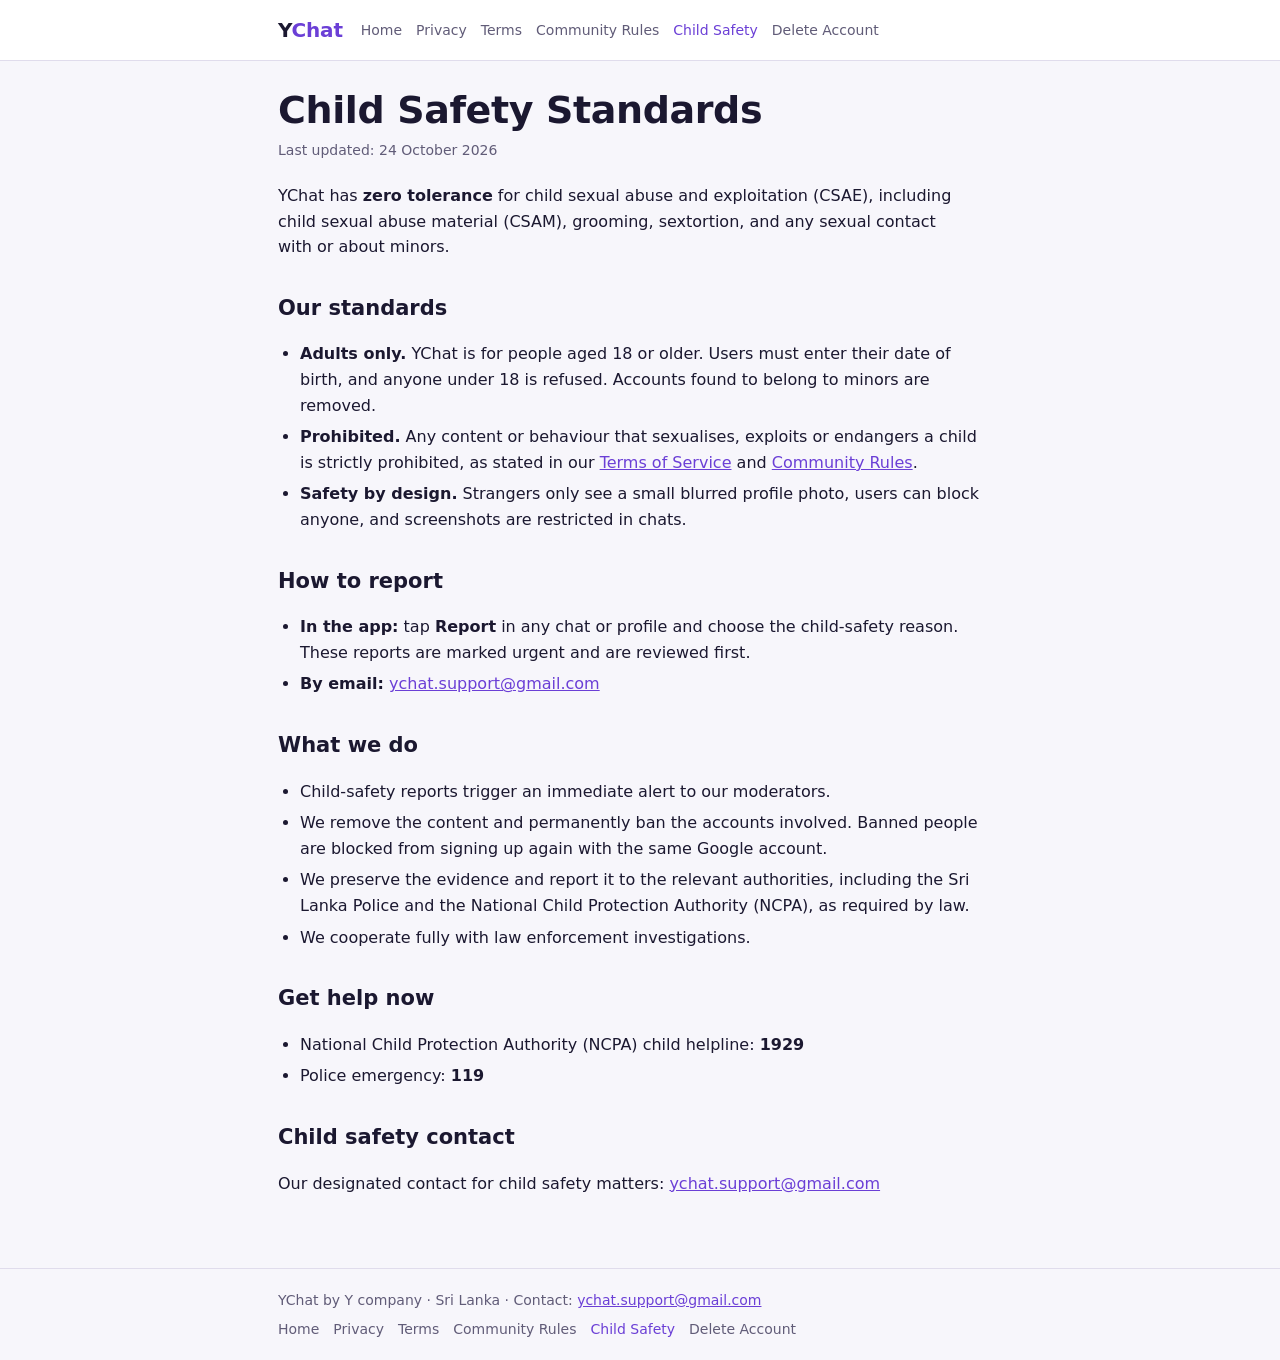
==== child-safety.html @ b2b028dd "Add files via upload" ====
<!doctype html>
<html lang="en">
<head>
<meta charset="utf-8">
<meta name="viewport" content="width=device-width, initial-scale=1">
<title>Child Safety Standards · YChat</title>
<meta name="description" content="YChat is an 18+ chat app for meeting new people in Sri Lanka.">
<link rel="stylesheet" href="style.css">
</head>
<body>
<header class="site"><div class="inner">
<a class="brand" href="index.html">Y<span>Chat</span></a>
<nav><a href="index.html">Home</a><a href="privacy.html">Privacy</a><a href="terms.html">Terms</a><a href="rules.html">Community Rules</a><a href="child-safety.html" aria-current="page">Child Safety</a><a href="delete-account.html">Delete Account</a></nav>
</div></header>
<main>

<h1>Child Safety Standards</h1>
<p class="updated">Last updated: 24 October 2026</p>

<p>YChat has <b>zero tolerance</b> for child sexual abuse and exploitation (CSAE), including child sexual abuse material (CSAM), grooming, sextortion, and any sexual contact with or about minors.</p>

<h2>Our standards</h2>
<ul>
<li><b>Adults only.</b> YChat is for people aged 18 or older. Users must enter their date of birth, and anyone under 18 is refused. Accounts found to belong to minors are removed.</li>
<li><b>Prohibited.</b> Any content or behaviour that sexualises, exploits or endangers a child is strictly prohibited, as stated in our <a href="terms.html">Terms of Service</a> and <a href="rules.html">Community Rules</a>.</li>
<li><b>Safety by design.</b> Strangers only see a small blurred profile photo, users can block anyone, and screenshots are restricted in chats.</li>
</ul>

<h2>How to report</h2>
<ul>
<li><b>In the app:</b> tap <b>Report</b> in any chat or profile and choose the child-safety reason. These reports are marked urgent and are reviewed first.</li>
<li><b>By email:</b> <a href="mailto:ychat.support@gmail.com">ychat.support@gmail.com</a></li>
</ul>

<h2>What we do</h2>
<ul>
<li>Child-safety reports trigger an immediate alert to our moderators.</li>
<li>We remove the content and permanently ban the accounts involved. Banned people are blocked from signing up again with the same Google account.</li>
<li>We preserve the evidence and report it to the relevant authorities, including the Sri Lanka Police and the National Child Protection Authority (NCPA), as required by law.</li>
<li>We cooperate fully with law enforcement investigations.</li>
</ul>

<h2>Get help now</h2>
<ul>
<li>National Child Protection Authority (NCPA) child helpline: <b>1929</b></li>
<li>Police emergency: <b>119</b></li>
</ul>

<h2>Child safety contact</h2>
<p>Our designated contact for child safety matters: <a href="mailto:ychat.support@gmail.com">ychat.support@gmail.com</a></p>

</main>
<footer><div class="inner">
<span>YChat by Y company · Sri Lanka · Contact: <a href="mailto:ychat.support@gmail.com">ychat.support@gmail.com</a></span>
<nav><a href="index.html">Home</a><a href="privacy.html">Privacy</a><a href="terms.html">Terms</a><a href="rules.html">Community Rules</a><a href="child-safety.html" aria-current="page">Child Safety</a><a href="delete-account.html">Delete Account</a></nav>
</div></footer>
</body>
</html>
---- style.css ----
:root {
  --bg: #f7f6fb;
  --surface: #ffffff;
  --ink: #1b1830;
  --muted: #615c78;
  --line: #e0dcec;
  --accent: #6b3fd6;
  --accent-soft: #eee8fc;
  --warn: #b5470f;
  --warn-soft: #fcebdf;
}
@media (prefers-color-scheme: dark) {
  :root {
    --bg: #12101c; --surface: #1b1829; --ink: #ebe8f5; --muted: #a29cbb;
    --line: #2e2a42; --accent: #a98bff; --accent-soft: #2a2245;
    --warn: #ffab78; --warn-soft: #3a2316;
  }
}
* { box-sizing: border-box; }
html { -webkit-text-size-adjust: 100%; }
body {
  margin: 0; background: var(--bg); color: var(--ink);
  font-family: system-ui, -apple-system, "Segoe UI", Roboto, sans-serif;
  font-size: 16px; line-height: 1.6;
}
a { color: var(--accent); }
header.site {
  border-bottom: 1px solid var(--line); background: var(--surface);
}
header.site .inner, main, footer .inner {
  max-width: 760px; margin: 0 auto; padding-left: 18px; padding-right: 18px;
}
header.site .inner { display: flex; flex-wrap: wrap; align-items: center; gap: 8px 18px; padding-block: 14px; }
.brand { font-weight: 800; font-size: 20px; color: var(--ink); text-decoration: none; letter-spacing: -0.01em; }
.brand span { color: var(--accent); }
nav { display: flex; flex-wrap: wrap; gap: 4px 14px; font-size: 14px; }
nav a { text-decoration: none; color: var(--muted); }
nav a:hover, nav a[aria-current] { color: var(--accent); }
main { padding-block: 28px 56px; }
h1 { font-size: clamp(28px, 6vw, 38px); line-height: 1.15; margin: 0 0 6px; letter-spacing: -0.01em; }
h2 { font-size: 21px; margin: 32px 0 8px; }
h3 { font-size: 17px; margin: 20px 0 6px; }
p, li { max-width: 68ch; }
ul, ol { padding-left: 22px; }
li { margin-bottom: 6px; }
.updated { color: var(--muted); font-size: 14px; margin: 0 0 22px; }
.box { background: var(--accent-soft); border-radius: 10px; padding: 14px 16px; margin: 18px 0; }
.box.warn { background: var(--warn-soft); }
.box p { margin: 0; }
.box p + p { margin-top: 8px; }
table { border-collapse: collapse; width: 100%; font-size: 15px; }
.table-wrap { overflow-x: auto; border: 1px solid var(--line); border-radius: 10px; background: var(--surface); margin: 12px 0; }
th, td { text-align: left; vertical-align: top; padding: 10px 12px; border-bottom: 1px solid var(--line); }
th { font-size: 13px; text-transform: uppercase; letter-spacing: 0.04em; color: var(--muted); }
tr:last-child td { border-bottom: 0; }
.hero { padding-block: 24px 8px; }
.hero p { font-size: 18px; color: var(--muted); }
.badge { display: inline-block; background: var(--accent); color: #fff; padding: 10px 18px; border-radius: 999px; font-weight: 700; text-decoration: none; margin-top: 10px; }
.cards { display: grid; grid-template-columns: repeat(auto-fit, minmax(210px, 1fr)); gap: 12px; margin: 22px 0; }
.card { background: var(--surface); border: 1px solid var(--line); border-radius: 10px; padding: 14px 16px; }
.card b { display: block; margin-bottom: 4px; }
.card p { margin: 0; color: var(--muted); font-size: 15px; }
footer { border-top: 1px solid var(--line); color: var(--muted); font-size: 14px; }
footer .inner { padding-block: 20px; display: flex; flex-direction: column; gap: 6px; }
footer nav { font-size: 14px; }
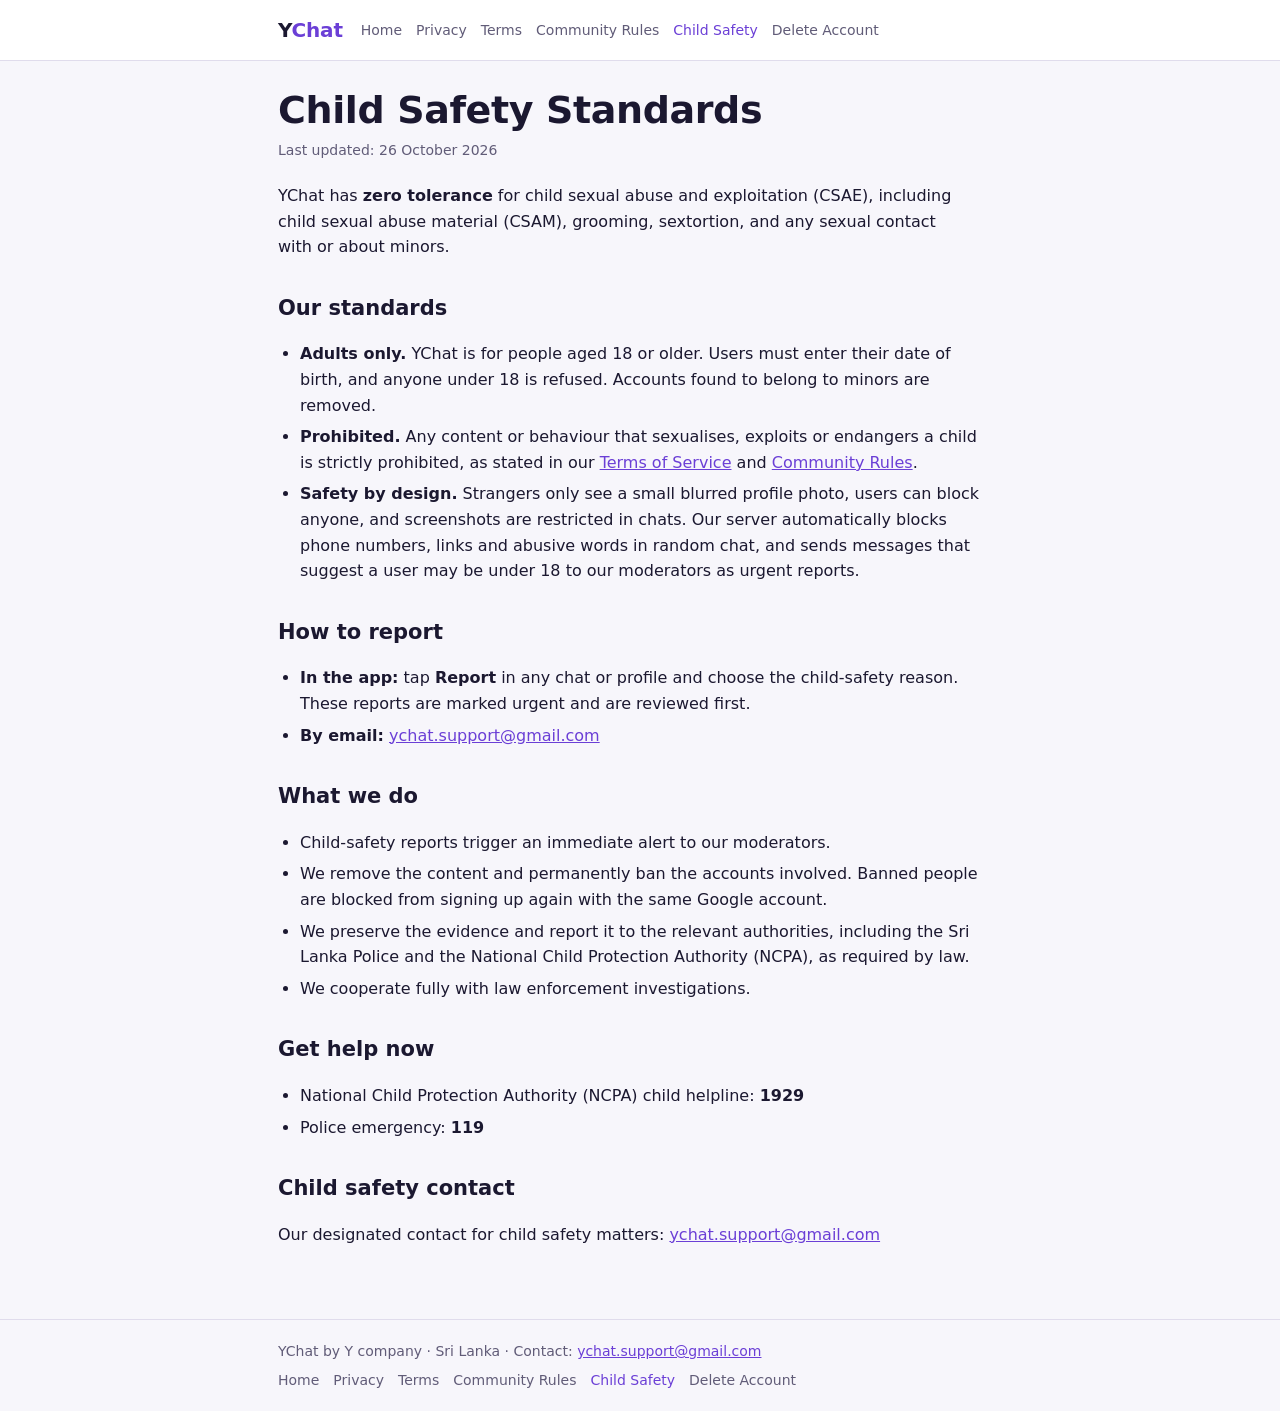
==== commit 0ae49845: "Update child safety standards with additional details Expanded the 'Safety by design' section to inc" ====
--- a/child-safety.html
+++ b/child-safety.html
@@ -15,7 +15,7 @@
 <main>
 
 <h1>Child Safety Standards</h1>
-<p class="updated">Last updated: 24 October 2026</p>
+<p class="updated">Last updated: 26 October 2026</p>
 
 <p>YChat has <b>zero tolerance</b> for child sexual abuse and exploitation (CSAE), including child sexual abuse material (CSAM), grooming, sextortion, and any sexual contact with or about minors.</p>
 
@@ -23,7 +23,7 @@
 <ul>
 <li><b>Adults only.</b> YChat is for people aged 18 or older. Users must enter their date of birth, and anyone under 18 is refused. Accounts found to belong to minors are removed.</li>
 <li><b>Prohibited.</b> Any content or behaviour that sexualises, exploits or endangers a child is strictly prohibited, as stated in our <a href="terms.html">Terms of Service</a> and <a href="rules.html">Community Rules</a>.</li>
-<li><b>Safety by design.</b> Strangers only see a small blurred profile photo, users can block anyone, and screenshots are restricted in chats.</li>
+<li><b>Safety by design.</b> Strangers only see a small blurred profile photo, users can block anyone, and screenshots are restricted in chats. Our server automatically blocks phone numbers, links and abusive words in random chat, and sends messages that suggest a user may be under 18 to our moderators as urgent reports.</li>
 </ul>
 
 <h2>How to report</h2>
